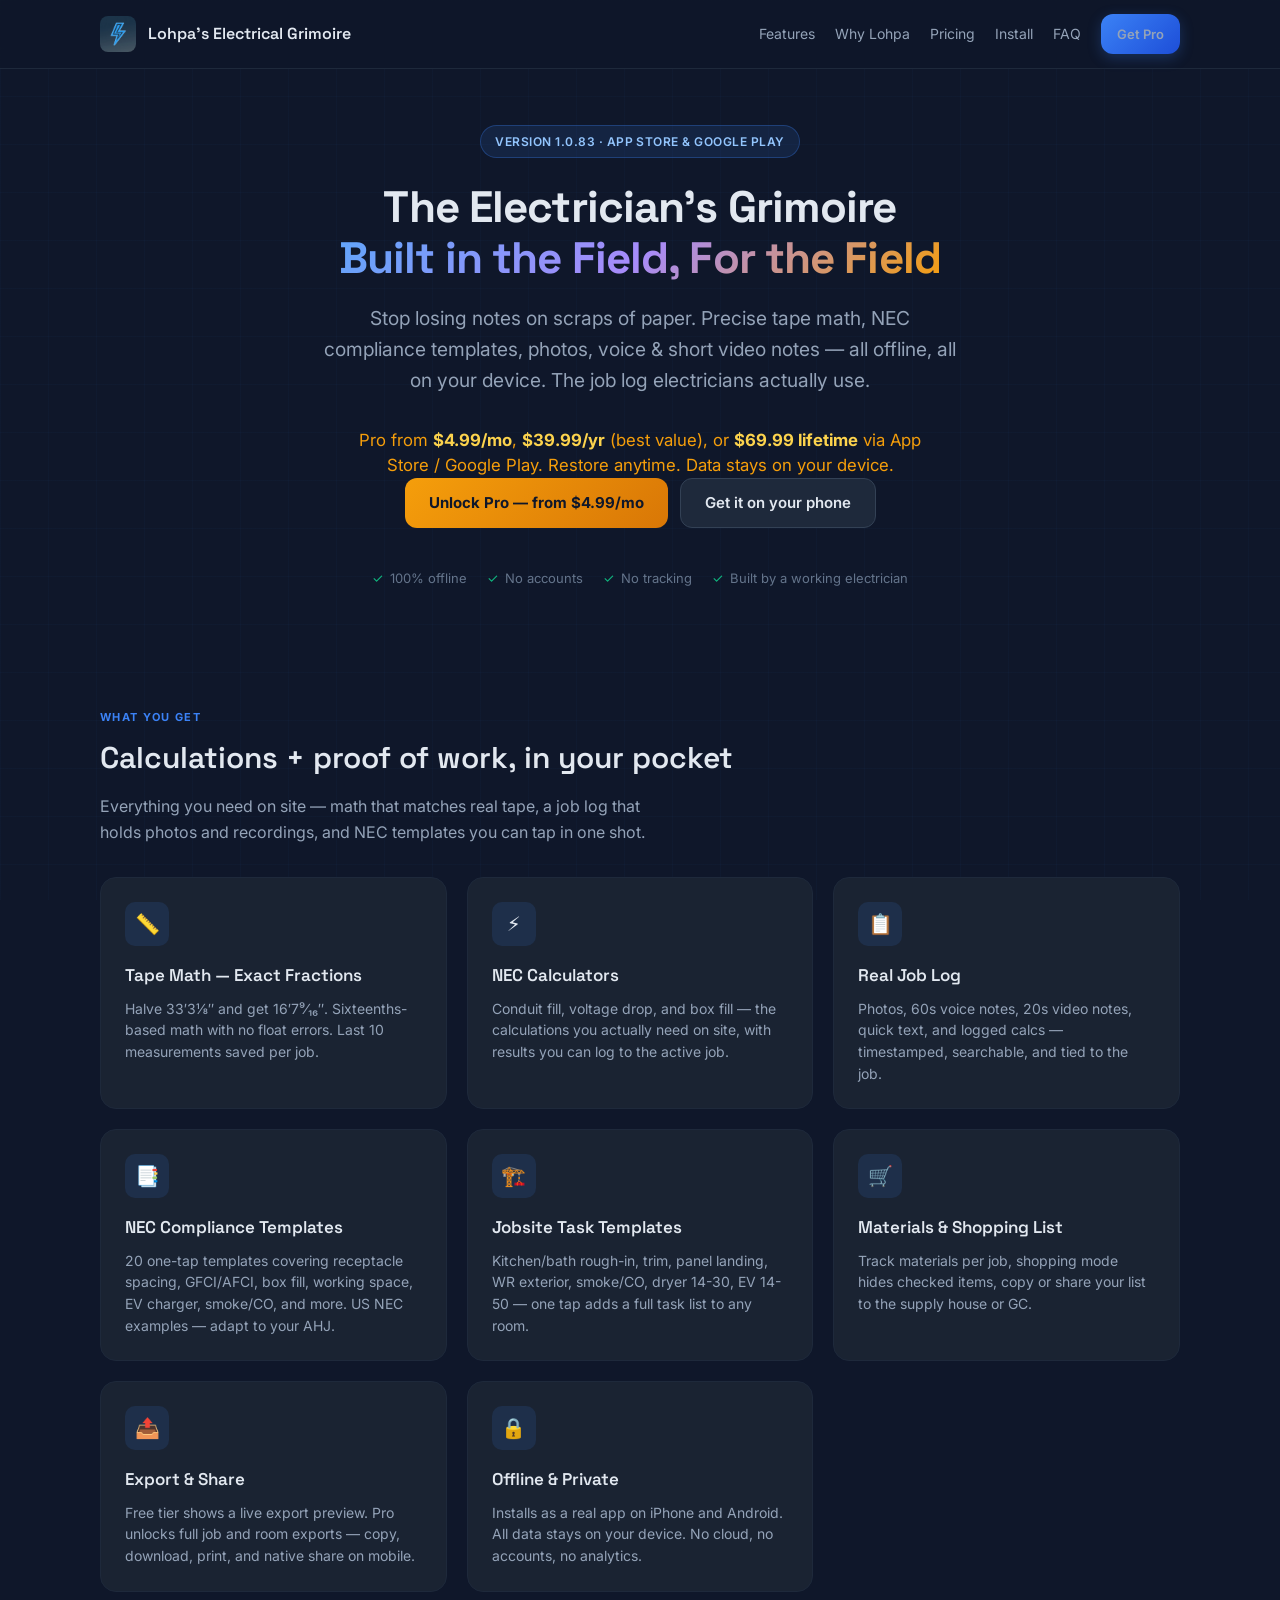
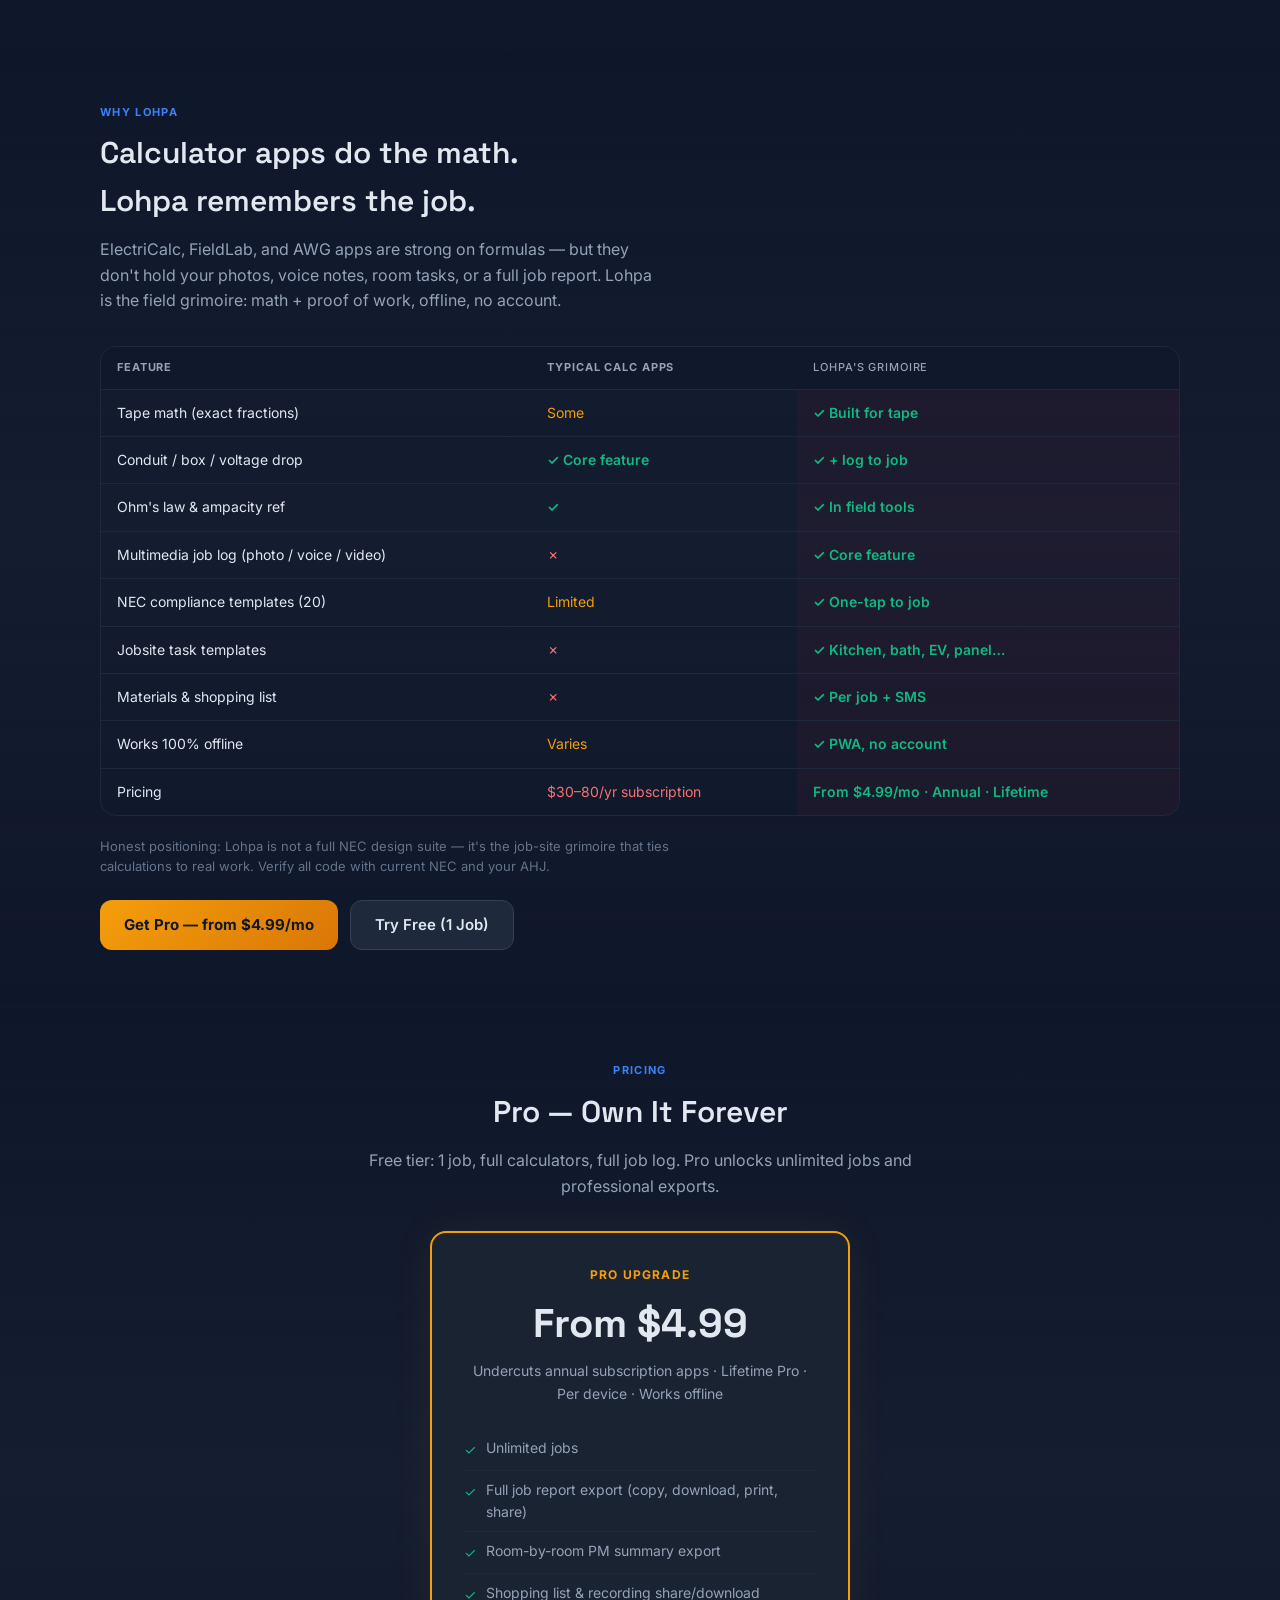
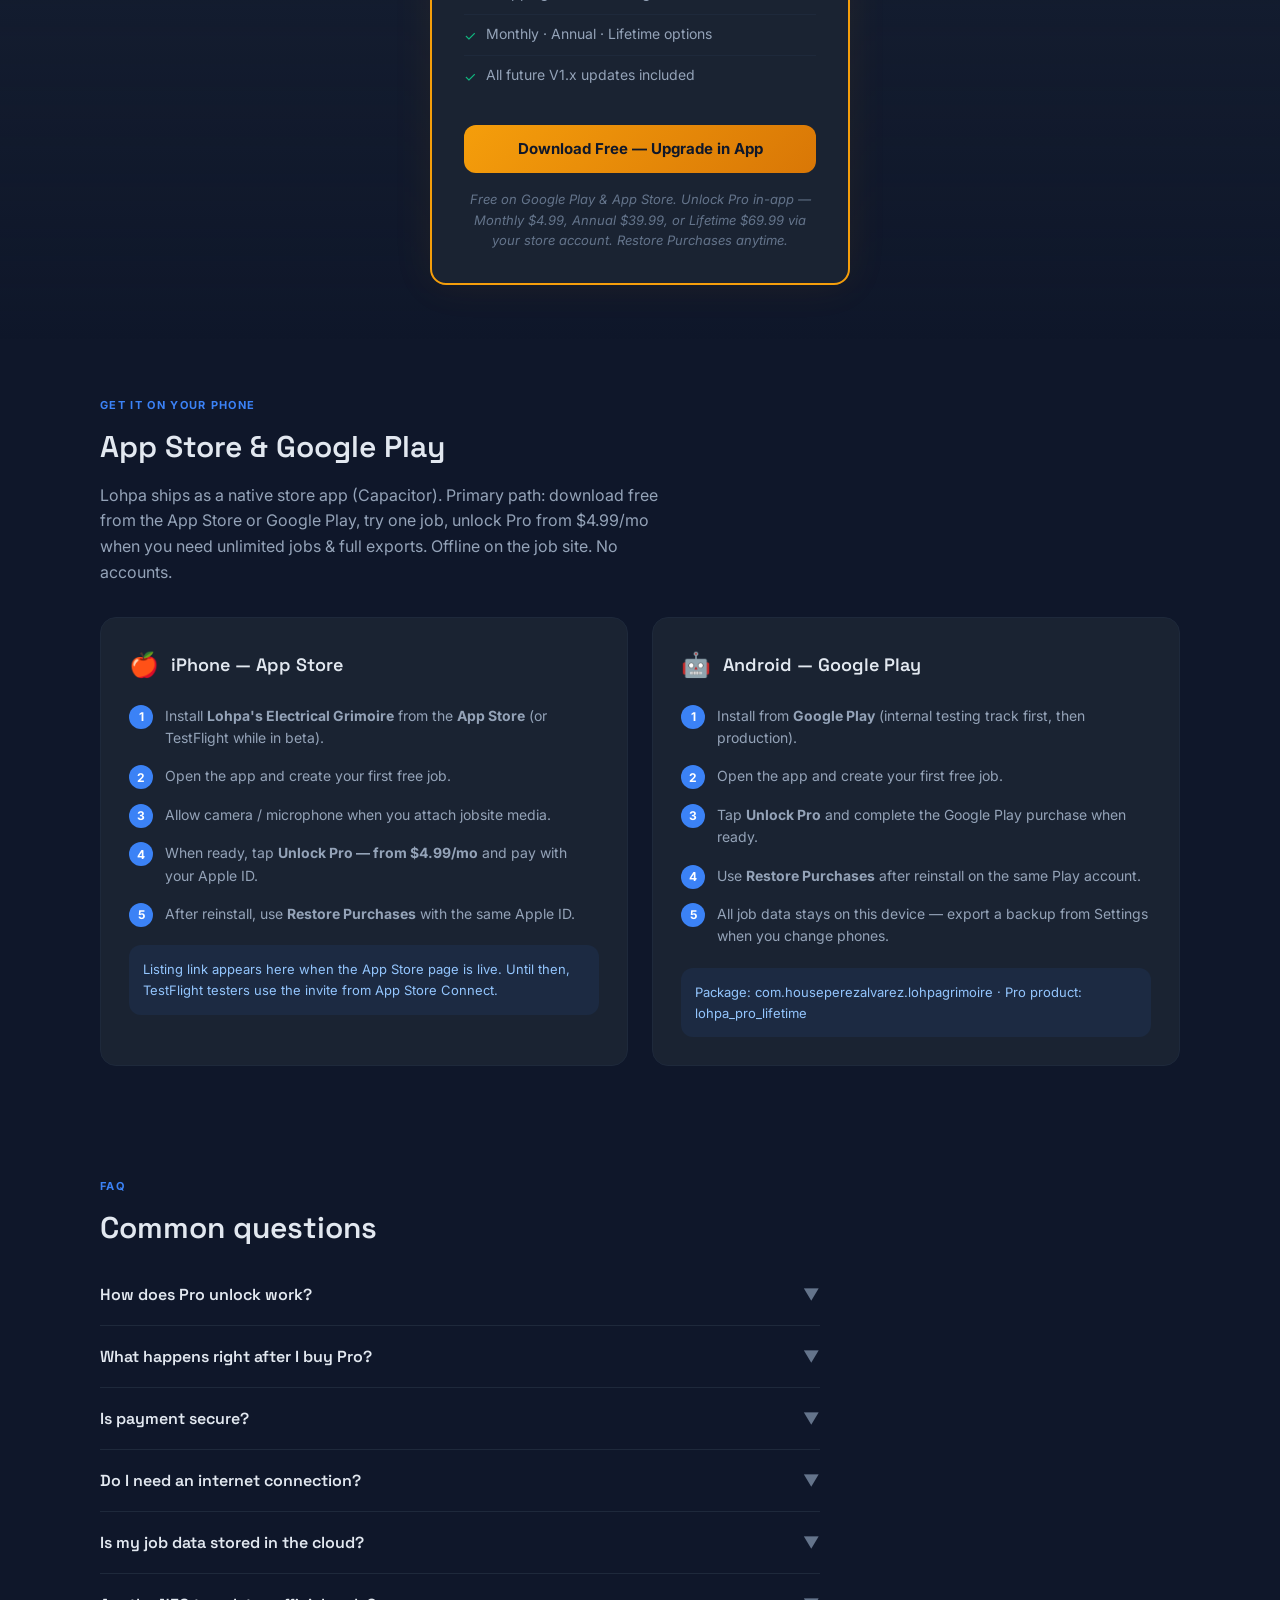
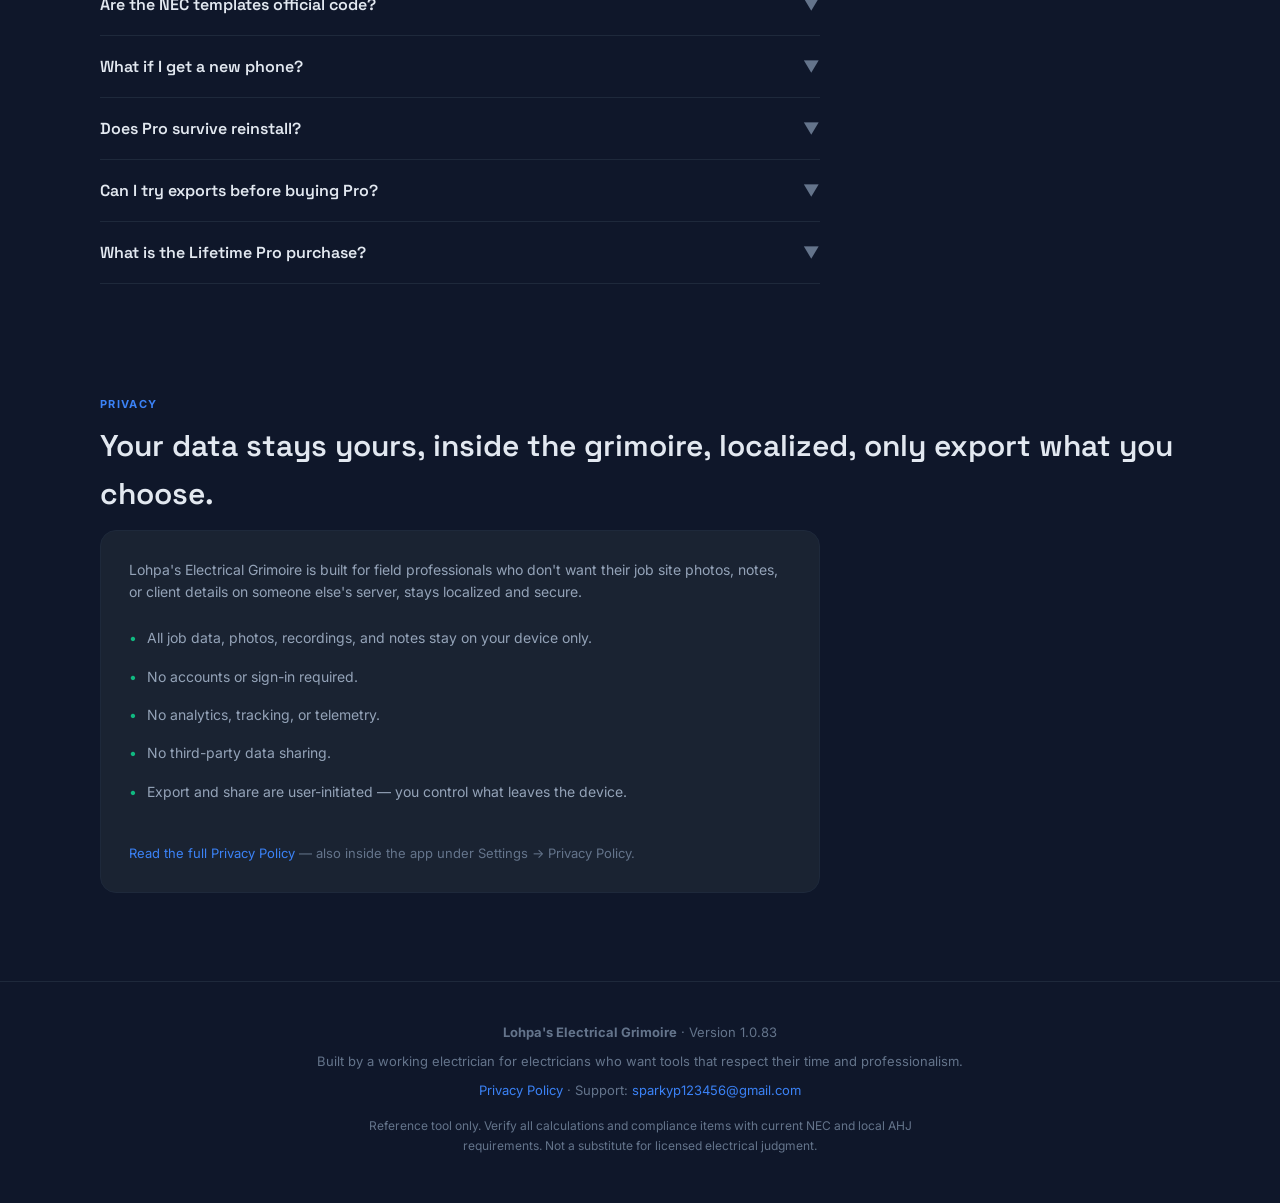
==== launch/index.html @ 3af53f2e "Host launch page under /launch/" ====
<!DOCTYPE html>
<html lang="en">

<head>
    <meta charset="UTF-8">
    <meta name="viewport" content="width=device-width, initial-scale=1.0">
    <meta name="description"
        content="Lohpa's Electrical Grimoire — field math, NEC templates, and a multimedia job log that survives the day. Offline PWA for electricians.">
    <meta name="theme-color" content="#c41e3a">
    <title>Lohpa's Electrical Grimoire — Field Tool for Electricians</title>
    <link rel="icon" href="icon-192.png" type="image/png">
    <link rel="stylesheet" href="styles.css">
</head>

<body>
    <header class="site-header">
        <div class="container header-inner">
            <a href="#" class="brand" aria-label="Lohpa's Electrical Grimoire home">
                <img src="icon-192.png" alt="" width="36" height="36">
                <span>Lohpa's Electrical Grimoire</span>
            </a>
            <nav aria-label="Main">
                <ul class="nav-links">
                    <li><a href="#features">Features</a></li>
                    <li><a href="#compare">Why Lohpa</a></li>
                    <li><a href="#pricing">Pricing</a></li>
                    <li><a href="#install">Install</a></li>
                    <li><a href="#faq">FAQ</a></li>
                    <li><a href="#purchase" class="btn btn-primary btn-sm">Get Pro</a></li>
                </ul>
            </nav>
        </div>
    </header>

    <main>
        <!-- Hero -->
        <section class="hero">
            <div class="container">
                <div class="hero-badge">Version 1.0.83 · App Store &amp; Google Play</div>
                <h1>The Electrician's Grimoire<br><span class="highlight">Built in the Field, For the Field</span></h1>
                <p class="hero-lead">
                    Stop losing notes on scraps of paper. Precise tape math, NEC compliance templates, photos, voice
                    &amp; short video notes — all offline, all on your device. The job log electricians actually use.
                </p>
                <p class="hero-price-hook">Pro from <strong>$4.99/mo</strong>, <strong>$39.99/yr</strong> (best value), or <strong>$69.99 lifetime</strong> via App Store / Google Play. Restore anytime. Data stays on your device.</p>
                <div class="hero-actions">
                    <a href="#purchase" class="btn btn-amber">Unlock Pro — from $4.99/mo</a>
                    <a href="#install" class="btn btn-secondary">Get it on your phone</a>
                </div>
                <div class="hero-trust">
                    <span><span class="icon" aria-hidden="true">✓</span> 100% offline</span>
                    <span><span class="icon" aria-hidden="true">✓</span> No accounts</span>
                    <span><span class="icon" aria-hidden="true">✓</span> No tracking</span>
                    <span><span class="icon" aria-hidden="true">✓</span> Built by a working electrician</span>
                </div>
            </div>
        </section>

        <!-- Features -->
        <section id="features">
            <div class="container">
                <p class="section-label">What You Get</p>
                <h2 class="section-title">Calculations + proof of work, in your pocket</h2>
                <p class="section-desc">
                    Everything you need on site — math that matches real tape, a job log that holds photos and
                    recordings, and NEC templates you can tap in one shot.
                </p>
                <div class="features-grid">
                    <article class="feature-card">
                        <div class="feature-icon" aria-hidden="true">📏</div>
                        <h3>Tape Math — Exact Fractions</h3>
                        <p>Halve 33′3⅛″ and get 16′7⁹⁄₁₆″. Sixteenths-based math with no float errors. Last 10
                            measurements saved per job.</p>
                    </article>
                    <article class="feature-card">
                        <div class="feature-icon" aria-hidden="true">⚡</div>
                        <h3>NEC Calculators</h3>
                        <p>Conduit fill, voltage drop, and box fill — the calculations you actually need on site, with
                            results you can log to the active job.</p>
                    </article>
                    <article class="feature-card">
                        <div class="feature-icon" aria-hidden="true">📋</div>
                        <h3>Real Job Log</h3>
                        <p>Photos, 60s voice notes, 20s video notes, quick text, and logged calcs — timestamped,
                            searchable, and tied to the job.</p>
                    </article>
                    <article class="feature-card">
                        <div class="feature-icon" aria-hidden="true">📑</div>
                        <h3>NEC Compliance Templates</h3>
                        <p>20 one-tap templates covering receptacle spacing, GFCI/AFCI, box fill, working space, EV
                            charger, smoke/CO, and more. US NEC examples — adapt to your AHJ.</p>
                    </article>
                    <article class="feature-card">
                        <div class="feature-icon" aria-hidden="true">🏗️</div>
                        <h3>Jobsite Task Templates</h3>
                        <p>Kitchen/bath rough-in, trim, panel landing, WR exterior, smoke/CO, dryer 14-30, EV 14-50 —
                            one tap adds a full task list to any room.</p>
                    </article>
                    <article class="feature-card">
                        <div class="feature-icon" aria-hidden="true">🛒</div>
                        <h3>Materials &amp; Shopping List</h3>
                        <p>Track materials per job, shopping mode hides checked items, copy or share your list to the
                            supply house or GC.</p>
                    </article>
                    <article class="feature-card">
                        <div class="feature-icon" aria-hidden="true">📤</div>
                        <h3>Export &amp; Share</h3>
                        <p>Free tier shows a live export preview. Pro unlocks full job and room exports — copy, download,
                            print, and native share on mobile.</p>
                    </article>
                    <article class="feature-card">
                        <div class="feature-icon" aria-hidden="true">🔒</div>
                        <h3>Offline &amp; Private</h3>
                        <p>Installs as a real app on iPhone and Android. All data stays on your device. No cloud, no
                            accounts, no analytics.</p>
                    </article>
                </div>
            </div>
        </section>

        <!-- Why Lohpa vs calculator apps -->
        <section id="compare" class="compare-section">
            <div class="container">
                <p class="section-label">Why Lohpa</p>
                <h2 class="section-title">Calculator apps do the math.<br>Lohpa remembers the job.</h2>
                <p class="section-desc">
                    ElectriCalc, FieldLab, and AWG apps are strong on formulas — but they don't hold your photos, voice
                    notes, room tasks, or a full job report. Lohpa is the field grimoire: math + proof of work, offline,
                    no account.
                </p>
                <div class="compare-table-wrap">
                    <table class="compare-table">
                        <thead>
                            <tr>
                                <th scope="col">Feature</th>
                                <th scope="col">Typical calc apps</th>
                                <th scope="col" class="compare-lohpa-col">Lohpa's Grimoire</th>
                            </tr>
                        </thead>
                        <tbody>
                            <tr>
                                <td>Tape math (exact fractions)</td>
                                <td><span class="compare-partial">Some</span></td>
                                <td class="compare-lohpa-col"><span class="compare-yes">✓ Built for tape</span></td>
                            </tr>
                            <tr>
                                <td>Conduit / box / voltage drop</td>
                                <td><span class="compare-yes">✓ Core feature</span></td>
                                <td class="compare-lohpa-col"><span class="compare-yes">✓ + log to job</span></td>
                            </tr>
                            <tr>
                                <td>Ohm's law &amp; ampacity ref</td>
                                <td><span class="compare-yes">✓</span></td>
                                <td class="compare-lohpa-col"><span class="compare-yes">✓ In field tools</span></td>
                            </tr>
                            <tr>
                                <td>Multimedia job log (photo / voice / video)</td>
                                <td><span class="compare-no">✗</span></td>
                                <td class="compare-lohpa-col"><span class="compare-yes">✓ Core feature</span></td>
                            </tr>
                            <tr>
                                <td>NEC compliance templates (20)</td>
                                <td><span class="compare-partial">Limited</span></td>
                                <td class="compare-lohpa-col"><span class="compare-yes">✓ One-tap to job</span></td>
                            </tr>
                            <tr>
                                <td>Jobsite task templates</td>
                                <td><span class="compare-no">✗</span></td>
                                <td class="compare-lohpa-col"><span class="compare-yes">✓ Kitchen, bath, EV, panel…</span></td>
                            </tr>
                            <tr>
                                <td>Materials &amp; shopping list</td>
                                <td><span class="compare-no">✗</span></td>
                                <td class="compare-lohpa-col"><span class="compare-yes">✓ Per job + SMS</span></td>
                            </tr>
                            <tr>
                                <td>Works 100% offline</td>
                                <td><span class="compare-partial">Varies</span></td>
                                <td class="compare-lohpa-col"><span class="compare-yes">✓ PWA, no account</span></td>
                            </tr>
                            <tr>
                                <td>Pricing</td>
                                <td><span class="compare-no">$30–80/yr subscription</span></td>
                                <td class="compare-lohpa-col"><span class="compare-yes">From $4.99/mo · Annual · Lifetime</span></td>
                            </tr>
                        </tbody>
                    </table>
                </div>
                <p class="compare-footnote">Honest positioning: Lohpa is not a full NEC design suite — it's the job-site
                    grimoire that ties calculations to real work. Verify all code with current NEC and your AHJ.</p>
                <div class="compare-cta">
                    <a href="#purchase" class="btn btn-amber">Get Pro — from $4.99/mo</a>
                    <a href="#install" class="btn btn-secondary">Try Free (1 Job)</a>
                </div>
            </div>
        </section>

        <!-- Pricing -->
        <section id="pricing" class="pricing-section">
            <div class="container text-center">
                <p class="section-label">Pricing</p>
                <h2 class="section-title">Pro — Own It Forever</h2>
                <p class="section-desc" style="margin-inline: auto;">
                    Free tier: 1 job, full calculators, full job log. Pro unlocks unlimited jobs and professional
                    exports.
                </p>
                <div class="pricing-card" id="purchase">
                    <p class="tier">Pro Upgrade</p>
                    <p class="price">From $4.99</p>
                    <p class="price-note">Undercuts annual subscription apps · Lifetime Pro · Per device · Works offline</p>
                    <ul class="pricing-features">
                        <li><span class="check" aria-hidden="true">✓</span> Unlimited jobs</li>
                        <li><span class="check" aria-hidden="true">✓</span> Full job report export (copy, download,
                            print, share)</li>
                        <li><span class="check" aria-hidden="true">✓</span> Room-by-room PM summary export</li>
                        <li><span class="check" aria-hidden="true">✓</span> Shopping list &amp; recording share/download
                        </li>
                        <li><span class="check" aria-hidden="true">✓</span> Monthly · Annual · Lifetime options</li>
                        <li><span class="check" aria-hidden="true">✓</span> All future V1.x updates included</li>
                    </ul>
                    <a href="#install" class="btn btn-amber" style="width: 100%;">
                        Download Free — Upgrade in App
                    </a>
                    <p class="pricing-tbd">Free on Google Play &amp; App Store. Unlock Pro in-app — Monthly $4.99, Annual $39.99, or Lifetime $69.99 via your store account. Restore Purchases anytime.
                    </p>
                </div>
            </div>
        </section>

        <!-- Install -->
        <section id="install">
            <div class="container">
                <p class="section-label">Get It On Your Phone</p>
                <h2 class="section-title">App Store &amp; Google Play</h2>
                <p class="section-desc">
                    Lohpa ships as a native store app (Capacitor). Primary path: download free from the App Store or
                    Google Play, try one job, unlock Pro from $4.99/mo when you need unlimited jobs &amp; full exports. Offline on the job site. No accounts.
                </p>
                <div class="install-grid">
                    <div class="install-card">
                        <div class="platform">
                            <span class="platform-icon" aria-hidden="true">🍎</span>
                            iPhone — App Store
                        </div>
                        <ol class="install-steps">
                            <li>Install <strong>Lohpa's Electrical Grimoire</strong> from the <strong>App Store</strong>
                                (or TestFlight while in beta).</li>
                            <li>Open the app and create your first free job.</li>
                            <li>Allow camera / microphone when you attach jobsite media.</li>
                            <li>When ready, tap <strong>Unlock Pro — from $4.99/mo</strong> and pay with your Apple ID.</li>
                            <li>After reinstall, use <strong>Restore Purchases</strong> with the same Apple ID.</li>
                        </ol>
                        <p class="install-note">Listing link appears here when the App Store page is live. Until then,
                            TestFlight testers use the invite from App Store Connect.</p>
                    </div>
                    <div class="install-card">
                        <div class="platform">
                            <span class="platform-icon" aria-hidden="true">🤖</span>
                            Android — Google Play
                        </div>
                        <ol class="install-steps">
                            <li>Install from <strong>Google Play</strong> (internal testing track first, then production).</li>
                            <li>Open the app and create your first free job.</li>
                            <li>Tap <strong>Unlock Pro</strong> and complete the Google Play purchase when ready.</li>
                            <li>Use <strong>Restore Purchases</strong> after reinstall on the same Play account.</li>
                            <li>All job data stays on this device — export a backup from Settings when you change phones.</li>
                        </ol>
                        <p class="install-note">Package: com.houseperezalvarez.lohpagrimoire · Pro product: lohpa_pro_lifetime</p>
                    </div>
                </div>
            </div>
        </section>

        <!-- FAQ -->
        <section id="faq">
            <div class="container">
                <p class="section-label">FAQ</p>
                <h2 class="section-title">Common questions</h2>
                <div class="faq-list">
                    <div class="faq-item">
                        <button class="faq-question" type="button" aria-expanded="false">
                            How does Pro unlock work?
                            <span class="faq-chevron" aria-hidden="true">▼</span>
                        </button>
                        <div class="faq-answer">
                            <p>Download free from Google Play or the App Store. Try one job on the free tier. When
                                you're ready, tap <strong>Unlock Pro</strong> inside the app and pay with Google
                                Play or Apple ID. Pro activates immediately — no license key, no website steps. Use
                                <strong>Restore Purchases</strong> if you reinstall on the same store account.</p>
                        </div>
                    </div>
                    <div class="faq-item">
                        <button class="faq-question" type="button" aria-expanded="false">
                            What happens right after I buy Pro?
                            <span class="faq-chevron" aria-hidden="true">▼</span>
                        </button>
                        <div class="faq-answer">
                            <p>Pro unlocks instantly in the app. Unlimited jobs, full exports, and Pro themes are
                                available right away. Everything still works offline on the job site. If you get a new
                                phone, install from the store again and tap Restore Purchases.</p>
                        </div>
                    </div>
                    <div class="faq-item">
                        <button class="faq-question" type="button" aria-expanded="false">
                            Is payment secure?
                            <span class="faq-chevron" aria-hidden="true">▼</span>
                        </button>
                        <div class="faq-answer">
                            <p>Yes. Payment goes through Google Play or Apple — the same systems you already trust for
                                apps. Lohpa never sees or stores your card number.</p>
                        </div>
                    </div>
                    <div class="faq-item">
                        <button class="faq-question" type="button" aria-expanded="false">
                            Do I need an internet connection?
                            <span class="faq-chevron" aria-hidden="true">▼</span>
                        </button>
                        <div class="faq-answer">
                            <p>No. After the initial install, everything works offline — calculators, job log, photos,
                                recordings, templates, and exports. The app is designed for job sites with spotty or no
                                signal.</p>
                        </div>
                    </div>
                    <div class="faq-item">
                        <button class="faq-question" type="button" aria-expanded="false">
                            Is my job data stored in the cloud?
                            <span class="faq-chevron" aria-hidden="true">▼</span>
                        </button>
                        <div class="faq-answer">
                            <p>No. All jobs, photos, recordings, and notes stay on your device only. There are no
                                accounts, no sign-in, and no analytics. Export is user-initiated — nothing leaves your
                                phone unless you choose to share or download.</p>
                        </div>
                    </div>
                    <div class="faq-item">
                        <button class="faq-question" type="button" aria-expanded="false">
                            Are the NEC templates official code?
                            <span class="faq-chevron" aria-hidden="true">▼</span>
                        </button>
                        <div class="faq-answer">
                            <p>Templates are based on US NEC for illustration and quick field reference. Always verify
                                against the current NEC edition and your local Authority Having Jurisdiction (AHJ). This
                                is a reference tool, not a substitute for code books or licensed judgment.</p>
                        </div>
                    </div>
                    <div class="faq-item">
                        <button class="faq-question" type="button" aria-expanded="false">
                            What if I get a new phone?
                            <span class="faq-chevron" aria-hidden="true">▼</span>
                        </button>
                        <div class="faq-answer">
                            <p>Install from the same app store account and tap <strong>Restore Purchases</strong> in
                                Settings. Pro is tied to your Apple ID or Google Play account — not a paste-in key. Job
                                data stays on each device unless you export and import your backup file.</p>
                        </div>
                    </div>
                    <div class="faq-item">
                        <button class="faq-question" type="button" aria-expanded="false">
                            Does Pro survive reinstall?
                            <span class="faq-chevron" aria-hidden="true">▼</span>
                        </button>
                        <div class="faq-answer">
                            <p>Yes — reinstall from the store and tap <strong>Restore Purchases</strong> with the same
                                store account. Export important jobs before reinstalling if you need to keep local data;
                                clearing app storage removes jobs on that device.</p>
                        </div>
                    </div>
                    <div class="faq-item">
                        <button class="faq-question" type="button" aria-expanded="false">
                            Can I try exports before buying Pro?
                            <span class="faq-chevron" aria-hidden="true">▼</span>
                        </button>
                        <div class="faq-answer">
                            <p>Yes. Free tier includes a live export preview — tap Export Job Report or Room Summary on
                                any job and see a truncated preview of what Pro delivers. Pro (from $4.99/mo) unlocks
                                full copy, download, print, and native share.</p>
                        </div>
                    </div>
                    <div class="faq-item">
                        <button class="faq-question" type="button" aria-expanded="false">
                            What is the Lifetime Pro purchase?
                            <span class="faq-chevron" aria-hidden="true">▼</span>
                        </button>
                        <div class="faq-answer">
                            <p>Pro is available as <strong>Monthly, Annual, or Lifetime</strong> in-app purchase. It unlocks on
                                your store account and restores on reinstall. All V1.x updates included while the app
                                is actively maintained.</p>
                        </div>
                    </div>
                </div>
            </div>
        </section>

        <!-- Privacy -->
        <section id="privacy">
            <div class="container">
                <p class="section-label">Privacy</p>
                <h2 class="section-title">Your data stays yours, inside the grimoire, localized, only export what you
                    choose.</h2>
                <div class="privacy-box">
                    <p style="font-size: 0.875rem; color: var(--text-muted);">
                        Lohpa's Electrical Grimoire is built for field professionals who don't want their job site
                        photos, notes, or client details on someone else's server, stays localized and secure.
                    </p>
                    <ul>
                        <li><span class="bullet" aria-hidden="true">•</span> All job data, photos, recordings, and notes
                            stay on your device only.</li>
                        <li><span class="bullet" aria-hidden="true">•</span> No accounts or sign-in required.</li>
                        <li><span class="bullet" aria-hidden="true">•</span> No analytics, tracking, or telemetry.</li>
                        <li><span class="bullet" aria-hidden="true">•</span> No third-party data sharing.</li>
                        <li><span class="bullet" aria-hidden="true">•</span> Export and share are user-initiated — you
                            control what leaves the device.</li>
                    </ul>
                    <p class="mt-2" style="font-size: 0.8125rem; color: var(--text-dim);">
                        <a href="../">Read the full Privacy Policy</a> — also inside the app under Settings →
                        Privacy Policy.
                    </p>
                </div>
            </div>
        </section>
    </main>

    <footer class="site-footer">
        <div class="container">
            <p><strong>Lohpa's Electrical Grimoire</strong> · Version 1.0.83</p>
            <p>Built by a working electrician for electricians who want tools that respect their time and
                professionalism.</p>
            <p><a href="../">Privacy Policy</a> · Support: <a
                    href="mailto:sparkyp123456@gmail.com">sparkyp123456@gmail.com</a></p>
            <p class="disclaimer">
                Reference tool only. Verify all calculations and compliance items with current NEC and local AHJ
                requirements. Not a substitute for licensed electrical judgment.
            </p>
        </div>
    </footer>

    <script>
        // FAQ accordion — no dependencies
        document.querySelectorAll('.faq-question').forEach(btn => {
            btn.addEventListener('click', () => {
                const item = btn.closest('.faq-item');
                const isOpen = item.classList.contains('open');
                document.querySelectorAll('.faq-item').forEach(i => {
                    i.classList.remove('open');
                    i.querySelector('.faq-question').setAttribute('aria-expanded', 'false');
                });
                if (!isOpen) {
                    item.classList.add('open');
                    btn.setAttribute('aria-expanded', 'true');
                }
            });
        });
    </script>
</body>

</html>
---- launch/styles.css ----
/* Lohpa's Electrical Grimoire — Launch landing (field-professional dark theme) */

@import url('https://fonts.googleapis.com/css2?family=Inter:wght@400;500;600&family=Space+Grotesk:wght@500;600;700&display=swap');

:root {
    --bg: #0f172a;
    --bg-elevated: #1e293b;
    --bg-card: #1a2332;
    --border: #334155;
    --border-subtle: #1e293b;
    --text: #e2e8f0;
    --text-muted: #94a3b8;
    --text-dim: #64748b;
    --accent: #3b82f6;
    --accent-hover: #2563eb;
    --accent-glow: rgba(59, 130, 246, 0.25);
    --amber: #f59e0b;
    --amber-dim: #d97706;
    --emerald: #10b981;
    --emerald-dim: #059669;
    --radius: 12px;
    --radius-lg: 16px;
    --max-width: 1080px;
    --font-sans: 'Inter', system-ui, -apple-system, sans-serif;
    --font-display: 'Space Grotesk', 'Inter', sans-serif;
}

*, *::before, *::after {
    box-sizing: border-box;
    margin: 0;
    padding: 0;
}

html {
    scroll-behavior: smooth;
}

body {
    font-family: var(--font-sans);
    background: var(--bg);
    color: var(--text);
    line-height: 1.6;
    -webkit-font-smoothing: antialiased;
}

/* Subtle grid texture */
body::before {
    content: '';
    position: fixed;
    inset: 0;
    background-image:
        linear-gradient(rgba(59, 130, 246, 0.03) 1px, transparent 1px),
        linear-gradient(90deg, rgba(59, 130, 246, 0.03) 1px, transparent 1px);
    background-size: 48px 48px;
    pointer-events: none;
    z-index: -1;
}

a {
    color: var(--accent);
    text-decoration: none;
    transition: color 0.15s;
}

a:hover {
    color: #60a5fa;
}

img {
    max-width: 100%;
    height: auto;
}

.container {
    width: min(100% - 2rem, var(--max-width));
    margin-inline: auto;
}

/* ── Header ── */
.site-header {
    position: sticky;
    top: 0;
    z-index: 100;
    background: rgba(15, 23, 42, 0.92);
    backdrop-filter: blur(12px);
    border-bottom: 1px solid var(--border-subtle);
    padding: 0.875rem 0;
}

.header-inner {
    display: flex;
    align-items: center;
    justify-content: space-between;
    gap: 1rem;
}

.brand {
    display: flex;
    align-items: center;
    gap: 0.75rem;
    color: var(--text);
    font-family: var(--font-display);
    font-weight: 600;
    font-size: 1rem;
}

.brand img {
    width: 36px;
    height: 36px;
    border-radius: 8px;
}

.brand span {
    display: none;
}

@media (min-width: 480px) {
    .brand span { display: inline; }
}

.nav-links {
    display: flex;
    align-items: center;
    gap: 1.25rem;
    list-style: none;
    font-size: 0.875rem;
}

.nav-links a {
    color: var(--text-muted);
}

.nav-links a:hover {
    color: var(--text);
}

.btn {
    display: inline-flex;
    align-items: center;
    justify-content: center;
    gap: 0.5rem;
    padding: 0.75rem 1.5rem;
    border-radius: var(--radius);
    font-family: var(--font-sans);
    font-weight: 600;
    font-size: 0.9375rem;
    border: none;
    cursor: pointer;
    transition: background 0.15s, transform 0.1s, box-shadow 0.15s;
    text-decoration: none;
    min-height: 48px;
}

.btn:active {
    transform: scale(0.98);
}

.btn-primary {
    background: linear-gradient(135deg, var(--accent) 0%, #1d4ed8 100%);
    color: #fff;
    box-shadow: 0 4px 14px var(--accent-glow);
}

.btn-primary:hover {
    background: linear-gradient(135deg, var(--accent-hover) 0%, #1e40af 100%);
    color: #fff;
    box-shadow: 0 6px 20px var(--accent-glow);
}

.btn-secondary {
    background: var(--bg-elevated);
    color: var(--text);
    border: 1px solid var(--border);
}

.btn-secondary:hover {
    background: #273549;
    color: var(--text);
}

.btn-amber {
    background: linear-gradient(135deg, var(--amber) 0%, var(--amber-dim) 100%);
    color: #0f172a;
    font-weight: 700;
}

.btn-amber:hover {
    color: #0f172a;
    filter: brightness(1.08);
}

.btn-sm {
    padding: 0.5rem 1rem;
    font-size: 0.8125rem;
    min-height: 40px;
}

/* ── Hero ── */
.hero {
    padding: 3.5rem 0 4rem;
    text-align: center;
}

.hero-badge {
    display: inline-flex;
    align-items: center;
    gap: 0.5rem;
    padding: 0.375rem 0.875rem;
    background: rgba(59, 130, 246, 0.12);
    border: 1px solid rgba(59, 130, 246, 0.3);
    border-radius: 999px;
    font-size: 0.75rem;
    font-weight: 600;
    color: #93c5fd;
    letter-spacing: 0.04em;
    text-transform: uppercase;
    margin-bottom: 1.5rem;
}

.hero h1 {
    font-family: var(--font-display);
    font-size: clamp(1.75rem, 5vw, 2.75rem);
    font-weight: 700;
    line-height: 1.15;
    margin-bottom: 1.25rem;
    letter-spacing: -0.02em;
}

.hero h1 .highlight {
    background: linear-gradient(135deg, #60a5fa 0%, #a78bfa 50%, var(--amber) 100%);
    -webkit-background-clip: text;
    -webkit-text-fill-color: transparent;
    background-clip: text;
}

.hero-price-hook {
    font-size: 1.05rem;
    color: var(--amber);
    max-width: 36rem;
    margin: 1rem auto 0;
    line-height: 1.5;
}

.hero-price-hook strong {
    color: #fcd34d;
}

.hero-lead {
    font-size: clamp(1rem, 2.5vw, 1.2rem);
    color: var(--text-muted);
    max-width: 640px;
    margin: 0 auto 2rem;
}

.hero-actions {
    display: flex;
    flex-wrap: wrap;
    gap: 0.75rem;
    justify-content: center;
    margin-bottom: 2.5rem;
}

.hero-trust {
    display: flex;
    flex-wrap: wrap;
    gap: 1.25rem;
    justify-content: center;
    font-size: 0.8125rem;
    color: var(--text-dim);
}

.hero-trust span {
    display: flex;
    align-items: center;
    gap: 0.375rem;
}

.hero-trust .icon {
    color: var(--emerald);
}

/* ── Sections ── */
section {
    padding: 3.5rem 0;
}

.section-label {
    font-size: 0.6875rem;
    font-weight: 700;
    letter-spacing: 0.12em;
    text-transform: uppercase;
    color: var(--accent);
    margin-bottom: 0.5rem;
}

.section-title {
    font-family: var(--font-display);
    font-size: clamp(1.375rem, 3vw, 1.875rem);
    font-weight: 600;
    margin-bottom: 0.75rem;
}

.section-desc {
    color: var(--text-muted);
    max-width: 560px;
    margin-bottom: 2rem;
}

/* ── Features grid ── */
.features-grid {
    display: grid;
    grid-template-columns: repeat(auto-fit, minmax(280px, 1fr));
    gap: 1.25rem;
}

.feature-card {
    background: var(--bg-card);
    border: 1px solid var(--border-subtle);
    border-radius: var(--radius-lg);
    padding: 1.5rem;
    transition: border-color 0.2s, box-shadow 0.2s;
}

.feature-card:hover {
    border-color: var(--border);
    box-shadow: 0 8px 24px rgba(0, 0, 0, 0.25);
}

.feature-icon {
    width: 44px;
    height: 44px;
    display: flex;
    align-items: center;
    justify-content: center;
    background: rgba(59, 130, 246, 0.12);
    border-radius: 10px;
    font-size: 1.25rem;
    margin-bottom: 1rem;
}

.feature-card h3 {
    font-family: var(--font-display);
    font-size: 1.0625rem;
    font-weight: 600;
    margin-bottom: 0.5rem;
}

.feature-card p {
    font-size: 0.875rem;
    color: var(--text-muted);
    line-height: 1.55;
}

/* ── Pricing ── */
.pricing-section {
    background: linear-gradient(180deg, transparent 0%, rgba(30, 41, 59, 0.4) 50%, transparent 100%);
}

.pricing-card {
    max-width: 420px;
    margin: 0 auto;
    background: var(--bg-card);
    border: 2px solid var(--amber);
    border-radius: var(--radius-lg);
    padding: 2rem;
    text-align: center;
    box-shadow: 0 0 40px rgba(245, 158, 11, 0.08);
}

.pricing-card .tier {
    font-size: 0.75rem;
    font-weight: 700;
    letter-spacing: 0.1em;
    text-transform: uppercase;
    color: var(--amber);
    margin-bottom: 0.5rem;
}

.pricing-card .price {
    font-family: var(--font-display);
    font-size: 2.5rem;
    font-weight: 700;
    margin-bottom: 0.25rem;
}

.pricing-card .price-note {
    font-size: 0.875rem;
    color: var(--text-muted);
    margin-bottom: 1.5rem;
}

.pricing-features {
    list-style: none;
    text-align: left;
    margin-bottom: 1.75rem;
}

.pricing-features li {
    display: flex;
    align-items: flex-start;
    gap: 0.625rem;
    font-size: 0.875rem;
    color: var(--text-muted);
    padding: 0.5rem 0;
    border-bottom: 1px solid var(--border-subtle);
}

.pricing-features li:last-child {
    border-bottom: none;
}

.pricing-features .check {
    color: var(--emerald);
    flex-shrink: 0;
    margin-top: 0.125rem;
}

.pricing-tbd {
    font-size: 0.8125rem;
    color: var(--text-dim);
    margin-top: 1rem;
    font-style: italic;
}

/* ── Install steps ── */
.install-grid {
    display: grid;
    grid-template-columns: repeat(auto-fit, minmax(300px, 1fr));
    gap: 1.5rem;
}

.install-card {
    background: var(--bg-card);
    border: 1px solid var(--border-subtle);
    border-radius: var(--radius-lg);
    padding: 1.75rem;
}

.install-card .platform {
    display: flex;
    align-items: center;
    gap: 0.75rem;
    font-family: var(--font-display);
    font-weight: 600;
    font-size: 1.125rem;
    margin-bottom: 1.25rem;
}

.install-card .platform-icon {
    font-size: 1.5rem;
}

.install-steps {
    list-style: none;
    counter-reset: step;
}

.install-steps li {
    counter-increment: step;
    position: relative;
    padding-left: 2.25rem;
    margin-bottom: 1rem;
    font-size: 0.875rem;
    color: var(--text-muted);
}

.install-steps li::before {
    content: counter(step);
    position: absolute;
    left: 0;
    top: 0;
    width: 1.5rem;
    height: 1.5rem;
    background: var(--accent);
    color: #fff;
    border-radius: 50%;
    font-size: 0.75rem;
    font-weight: 700;
    display: flex;
    align-items: center;
    justify-content: center;
}

.install-note {
    margin-top: 1.25rem;
    padding: 0.875rem;
    background: rgba(59, 130, 246, 0.08);
    border-radius: var(--radius);
    font-size: 0.8125rem;
    color: #93c5fd;
}

/* ── FAQ ── */
.faq-list {
    max-width: 720px;
}

.faq-item {
    border-bottom: 1px solid var(--border-subtle);
}

.faq-question {
    width: 100%;
    display: flex;
    align-items: center;
    justify-content: space-between;
    gap: 1rem;
    padding: 1.25rem 0;
    background: none;
    border: none;
    color: var(--text);
    font-family: var(--font-display);
    font-size: 1rem;
    font-weight: 600;
    text-align: left;
    cursor: pointer;
}

.faq-question:hover {
    color: var(--accent);
}

.faq-chevron {
    flex-shrink: 0;
    transition: transform 0.2s;
    color: var(--text-dim);
}

.faq-item.open .faq-chevron {
    transform: rotate(180deg);
}

.faq-answer {
    display: none;
    padding: 0 0 1.25rem;
    font-size: 0.875rem;
    color: var(--text-muted);
    line-height: 1.6;
}

.faq-item.open .faq-answer {
    display: block;
}

/* ── Privacy summary ── */
.privacy-box {
    background: var(--bg-card);
    border: 1px solid var(--border-subtle);
    border-radius: var(--radius-lg);
    padding: 1.75rem;
    max-width: 720px;
}

.privacy-box ul {
    list-style: none;
    margin-top: 1rem;
}

.privacy-box li {
    display: flex;
    align-items: flex-start;
    gap: 0.625rem;
    font-size: 0.875rem;
    color: var(--text-muted);
    padding: 0.5rem 0;
}

.privacy-box .bullet {
    color: var(--emerald);
    flex-shrink: 0;
}

/* ── Footer ── */
.site-footer {
    border-top: 1px solid var(--border-subtle);
    padding: 2.5rem 0;
    margin-top: 2rem;
    text-align: center;
    font-size: 0.8125rem;
    color: var(--text-dim);
}

.site-footer p {
    margin-bottom: 0.5rem;
}

.disclaimer {
    font-size: 0.75rem;
    color: var(--text-dim);
    max-width: 560px;
    margin: 1rem auto 0;
}

/* ── Comparison table ── */
.compare-section {
    background: linear-gradient(180deg, transparent 0%, rgba(30, 41, 59, 0.35) 50%, transparent 100%);
}

.compare-table-wrap {
    overflow-x: auto;
    border: 1px solid var(--border-subtle);
    border-radius: var(--radius-lg);
    margin-bottom: 1.25rem;
}

.compare-table {
    width: 100%;
    min-width: 520px;
    border-collapse: collapse;
    font-size: 0.875rem;
}

.compare-table th,
.compare-table td {
    padding: 0.75rem 1rem;
    text-align: left;
    border-bottom: 1px solid var(--border-subtle);
    vertical-align: top;
}

.compare-table thead th {
    font-size: 0.6875rem;
    font-weight: 700;
    letter-spacing: 0.08em;
    text-transform: uppercase;
    color: var(--text-muted);
    background: rgba(15, 23, 42, 0.6);
}

.compare-table tbody tr:last-child td {
    border-bottom: none;
}

.compare-lohpa-col {
    background: rgba(196, 30, 58, 0.06);
}

.compare-table .compare-lohpa-col {
    font-weight: 500;
}

.compare-yes {
    color: var(--emerald);
    font-weight: 600;
}

.compare-no {
    color: #f87171;
}

.compare-partial {
    color: var(--amber);
}

.compare-footnote {
    font-size: 0.8125rem;
    color: var(--text-dim);
    max-width: 640px;
    margin-bottom: 1.5rem;
    line-height: 1.55;
}

.compare-cta {
    display: flex;
    flex-wrap: wrap;
    gap: 0.75rem;
}

/* ── Utility ── */
.text-center { text-align: center; }
.mt-2 { margin-top: 2rem; }
.sr-only {
    position: absolute;
    width: 1px;
    height: 1px;
    padding: 0;
    margin: -1px;
    overflow: hidden;
    clip: rect(0, 0, 0, 0);
    border: 0;
}

@media (max-width: 640px) {
    .nav-links li:not(:last-child) {
        display: none;
    }

    section {
        padding: 2.5rem 0;
    }
}
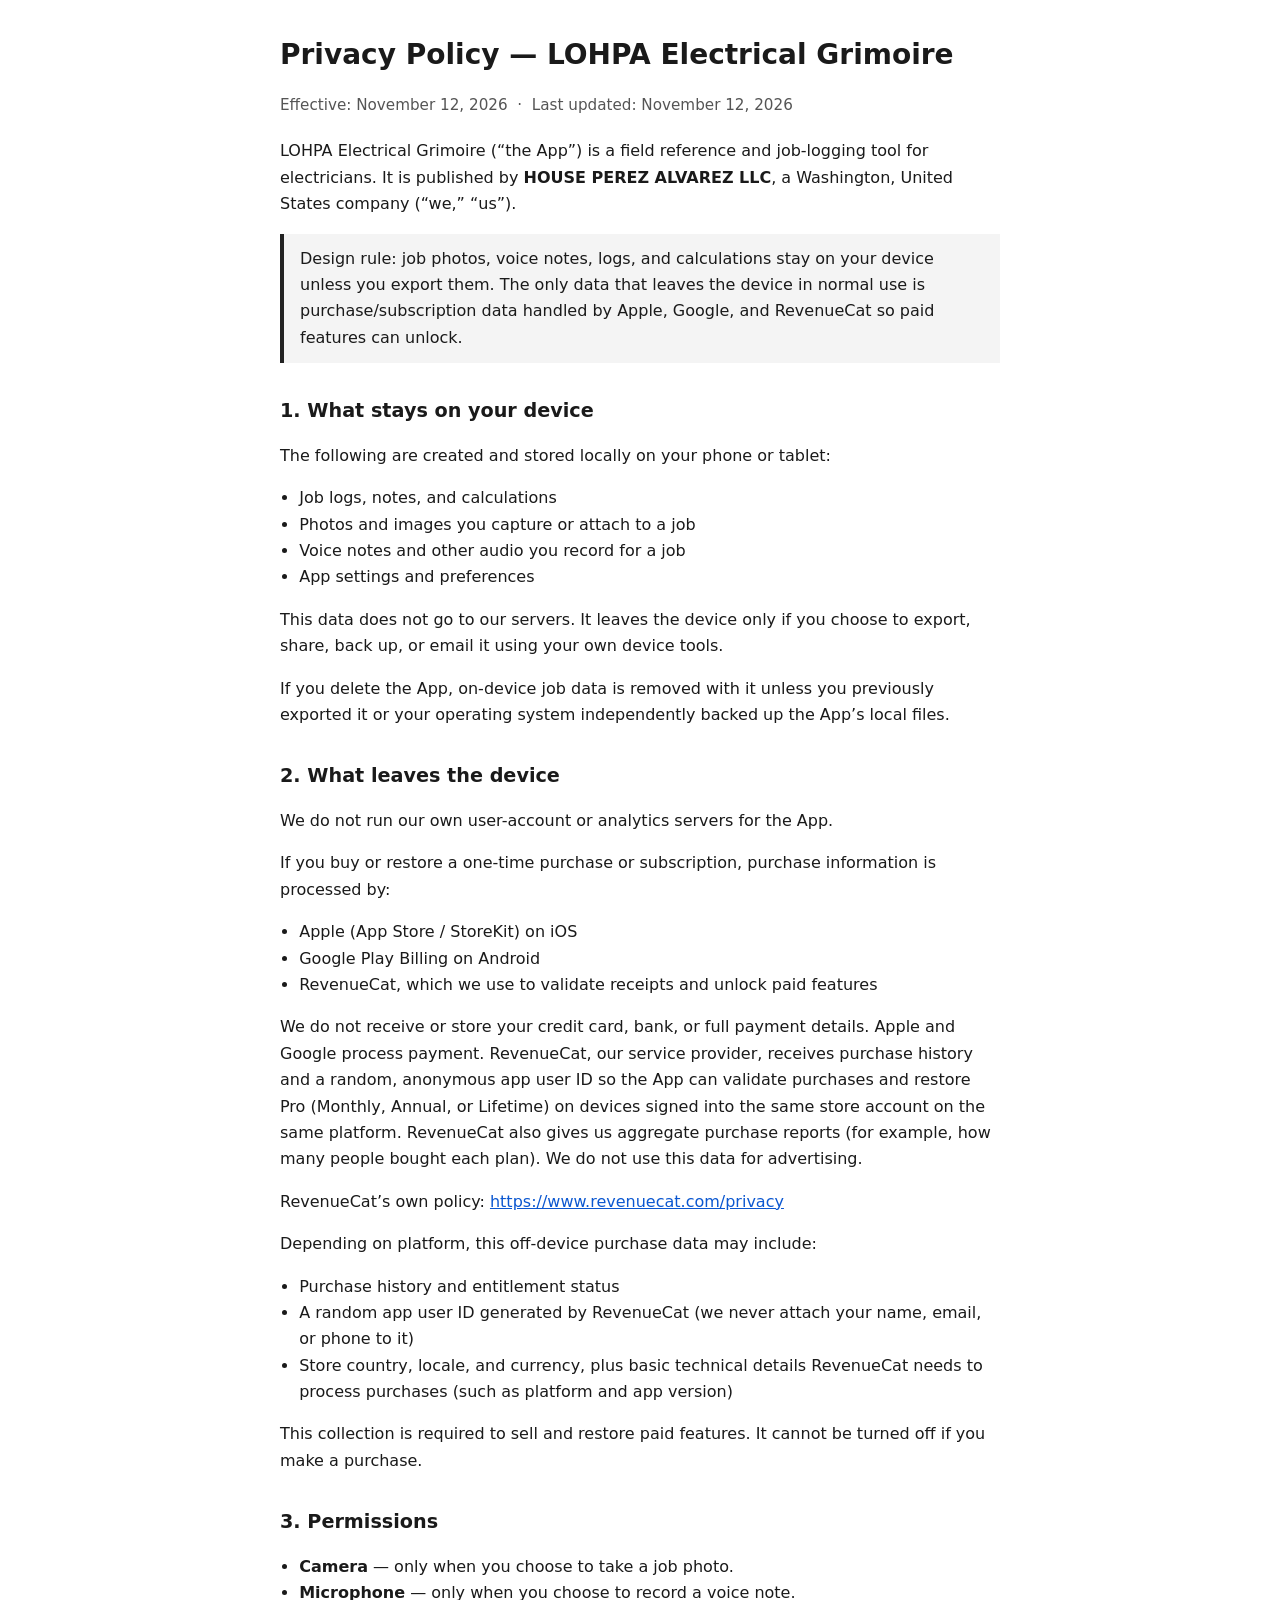
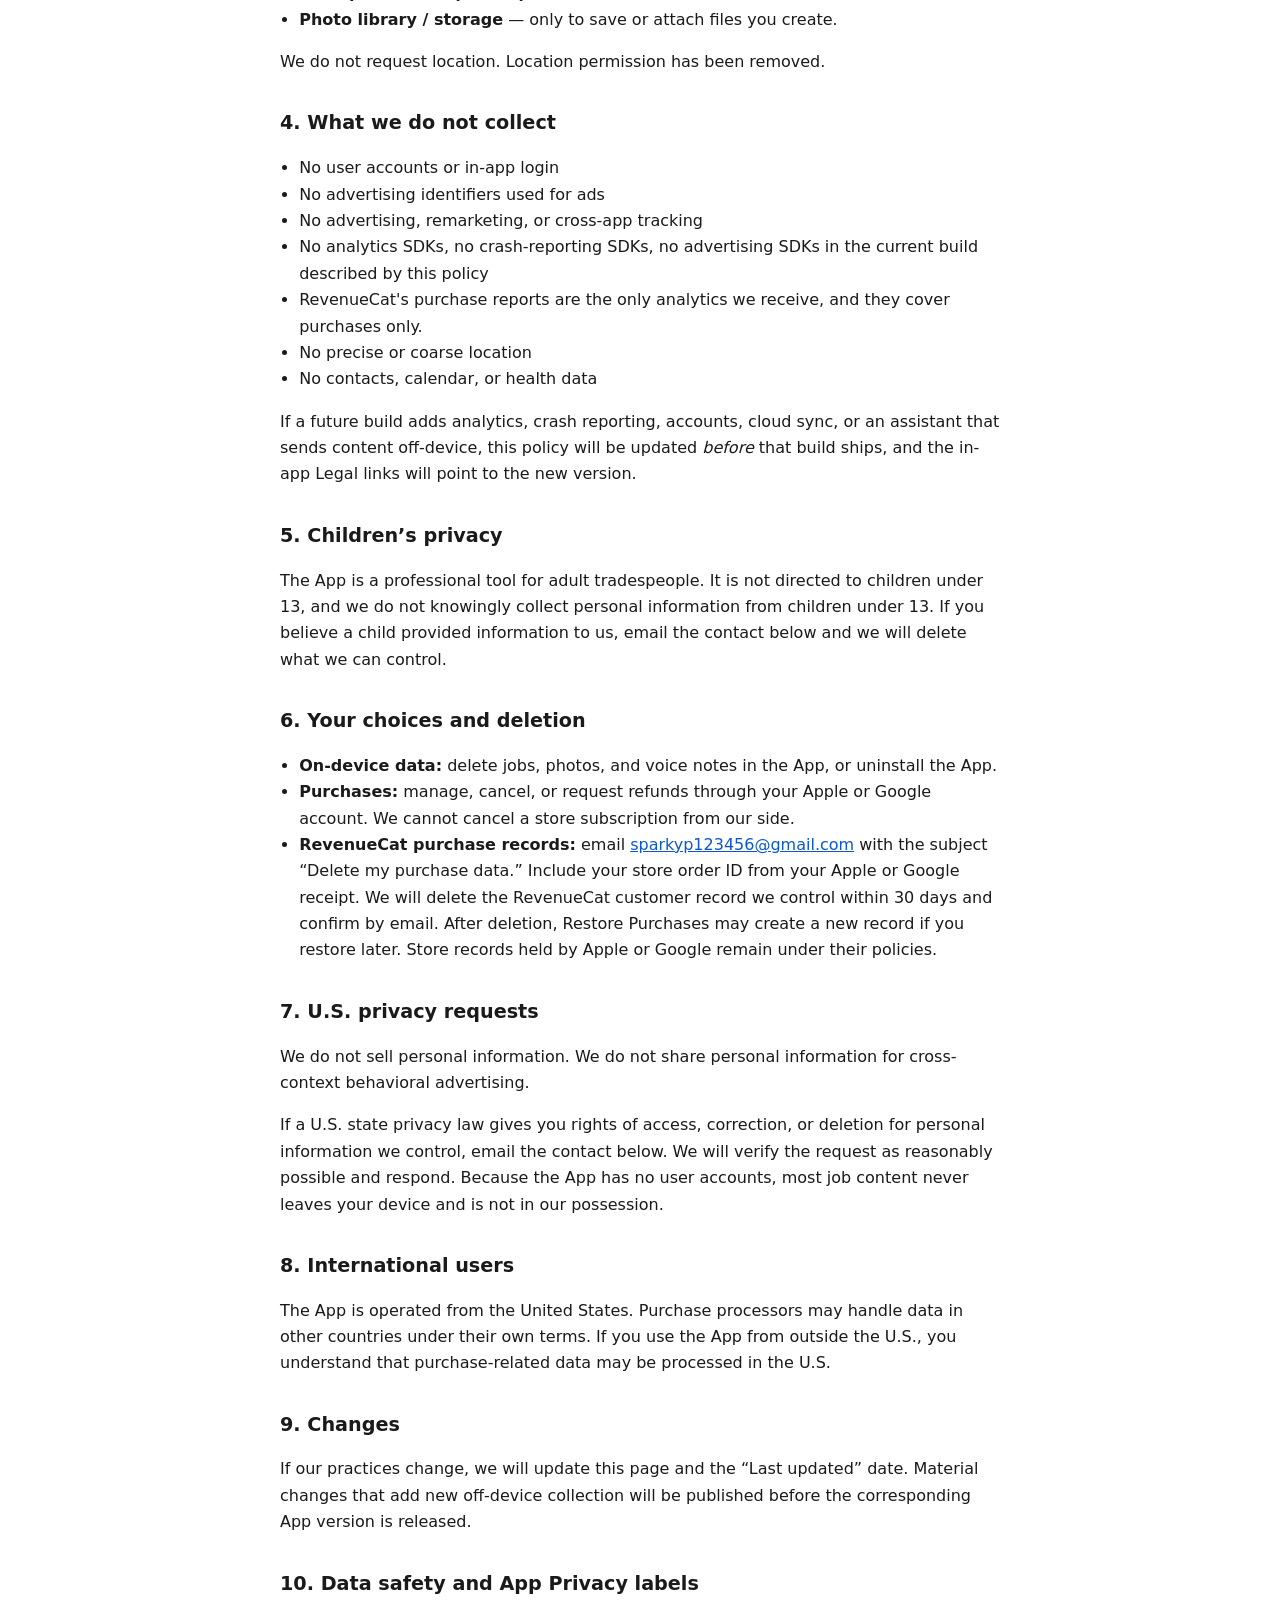
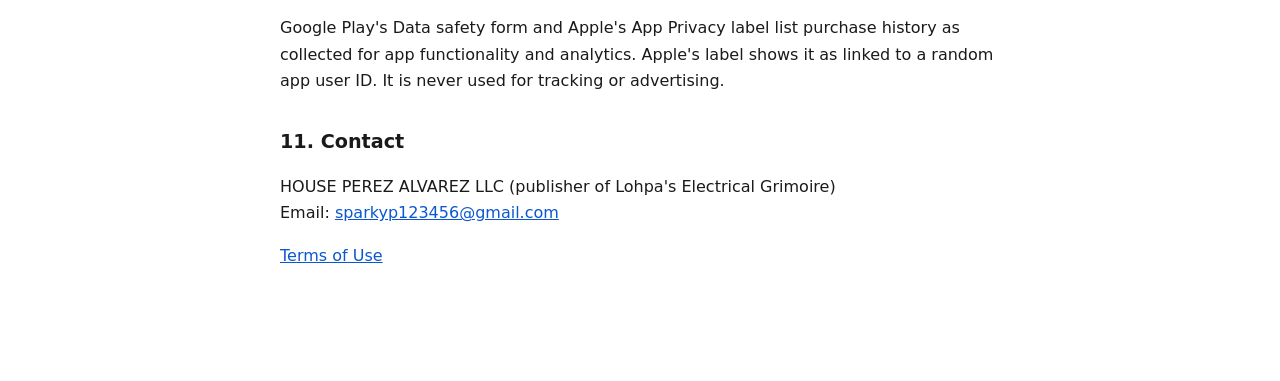
==== commit ed6de999: "Legal pages dated November 12, 2026 HOUSE PEREZ ALVAREZ LLC on the terms and privacy policy, the Lif" ====
--- a/launch/index.html
+++ b/launch/index.html
@@ -1,456 +1,12 @@
 <!DOCTYPE html>
 <html lang="en">
-
 <head>
-    <meta charset="UTF-8">
-    <meta name="viewport" content="width=device-width, initial-scale=1.0">
-    <meta name="description"
-        content="Lohpa's Electrical Grimoire — field math, NEC templates, and a multimedia job log that survives the day. Offline PWA for electricians.">
-    <meta name="theme-color" content="#c41e3a">
-    <title>Lohpa's Electrical Grimoire — Field Tool for Electricians</title>
-    <link rel="icon" href="icon-192.png" type="image/png">
-    <link rel="stylesheet" href="styles.css">
+  <meta charset="UTF-8">
+  <meta name="viewport" content="width=device-width, initial-scale=1.0">
+  <title>Lohpa's Electrical Grimoire</title>
+  <meta http-equiv="refresh" content="0; url=../">
 </head>
-
 <body>
-    <header class="site-header">
-        <div class="container header-inner">
-            <a href="#" class="brand" aria-label="Lohpa's Electrical Grimoire home">
-                <img src="icon-192.png" alt="" width="36" height="36">
-                <span>Lohpa's Electrical Grimoire</span>
-            </a>
-            <nav aria-label="Main">
-                <ul class="nav-links">
-                    <li><a href="#features">Features</a></li>
-                    <li><a href="#compare">Why Lohpa</a></li>
-                    <li><a href="#pricing">Pricing</a></li>
-                    <li><a href="#install">Install</a></li>
-                    <li><a href="#faq">FAQ</a></li>
-                    <li><a href="#purchase" class="btn btn-primary btn-sm">Get Pro</a></li>
-                </ul>
-            </nav>
-        </div>
-    </header>
-
-    <main>
-        <!-- Hero -->
-        <section class="hero">
-            <div class="container">
-                <div class="hero-badge">Version 1.0.83 · App Store &amp; Google Play</div>
-                <h1>The Electrician's Grimoire<br><span class="highlight">Built in the Field, For the Field</span></h1>
-                <p class="hero-lead">
-                    Stop losing notes on scraps of paper. Precise tape math, NEC compliance templates, photos, voice
-                    &amp; short video notes — all offline, all on your device. The job log electricians actually use.
-                </p>
-                <p class="hero-price-hook">Pro from <strong>$4.99/mo</strong>, <strong>$39.99/yr</strong> (best value), or <strong>$69.99 lifetime</strong> via App Store / Google Play. Restore anytime. Data stays on your device.</p>
-                <div class="hero-actions">
-                    <a href="#purchase" class="btn btn-amber">Unlock Pro — from $4.99/mo</a>
-                    <a href="#install" class="btn btn-secondary">Get it on your phone</a>
-                </div>
-                <div class="hero-trust">
-                    <span><span class="icon" aria-hidden="true">✓</span> 100% offline</span>
-                    <span><span class="icon" aria-hidden="true">✓</span> No accounts</span>
-                    <span><span class="icon" aria-hidden="true">✓</span> No tracking</span>
-                    <span><span class="icon" aria-hidden="true">✓</span> Built by a working electrician</span>
-                </div>
-            </div>
-        </section>
-
-        <!-- Features -->
-        <section id="features">
-            <div class="container">
-                <p class="section-label">What You Get</p>
-                <h2 class="section-title">Calculations + proof of work, in your pocket</h2>
-                <p class="section-desc">
-                    Everything you need on site — math that matches real tape, a job log that holds photos and
-                    recordings, and NEC templates you can tap in one shot.
-                </p>
-                <div class="features-grid">
-                    <article class="feature-card">
-                        <div class="feature-icon" aria-hidden="true">📏</div>
-                        <h3>Tape Math — Exact Fractions</h3>
-                        <p>Halve 33′3⅛″ and get 16′7⁹⁄₁₆″. Sixteenths-based math with no float errors. Last 10
-                            measurements saved per job.</p>
-                    </article>
-                    <article class="feature-card">
-                        <div class="feature-icon" aria-hidden="true">⚡</div>
-                        <h3>NEC Calculators</h3>
-                        <p>Conduit fill, voltage drop, and box fill — the calculations you actually need on site, with
-                            results you can log to the active job.</p>
-                    </article>
-                    <article class="feature-card">
-                        <div class="feature-icon" aria-hidden="true">📋</div>
-                        <h3>Real Job Log</h3>
-                        <p>Photos, 60s voice notes, 20s video notes, quick text, and logged calcs — timestamped,
-                            searchable, and tied to the job.</p>
-                    </article>
-                    <article class="feature-card">
-                        <div class="feature-icon" aria-hidden="true">📑</div>
-                        <h3>NEC Compliance Templates</h3>
-                        <p>20 one-tap templates covering receptacle spacing, GFCI/AFCI, box fill, working space, EV
-                            charger, smoke/CO, and more. US NEC examples — adapt to your AHJ.</p>
-                    </article>
-                    <article class="feature-card">
-                        <div class="feature-icon" aria-hidden="true">🏗️</div>
-                        <h3>Jobsite Task Templates</h3>
-                        <p>Kitchen/bath rough-in, trim, panel landing, WR exterior, smoke/CO, dryer 14-30, EV 14-50 —
-                            one tap adds a full task list to any room.</p>
-                    </article>
-                    <article class="feature-card">
-                        <div class="feature-icon" aria-hidden="true">🛒</div>
-                        <h3>Materials &amp; Shopping List</h3>
-                        <p>Track materials per job, shopping mode hides checked items, copy or share your list to the
-                            supply house or GC.</p>
-                    </article>
-                    <article class="feature-card">
-                        <div class="feature-icon" aria-hidden="true">📤</div>
-                        <h3>Export &amp; Share</h3>
-                        <p>Free tier shows a live export preview. Pro unlocks full job and room exports — copy, download,
-                            print, and native share on mobile.</p>
-                    </article>
-                    <article class="feature-card">
-                        <div class="feature-icon" aria-hidden="true">🔒</div>
-                        <h3>Offline &amp; Private</h3>
-                        <p>Installs as a real app on iPhone and Android. All data stays on your device. No cloud, no
-                            accounts, no analytics.</p>
-                    </article>
-                </div>
-            </div>
-        </section>
-
-        <!-- Why Lohpa vs calculator apps -->
-        <section id="compare" class="compare-section">
-            <div class="container">
-                <p class="section-label">Why Lohpa</p>
-                <h2 class="section-title">Calculator apps do the math.<br>Lohpa remembers the job.</h2>
-                <p class="section-desc">
-                    ElectriCalc, FieldLab, and AWG apps are strong on formulas — but they don't hold your photos, voice
-                    notes, room tasks, or a full job report. Lohpa is the field grimoire: math + proof of work, offline,
-                    no account.
-                </p>
-                <div class="compare-table-wrap">
-                    <table class="compare-table">
-                        <thead>
-                            <tr>
-                                <th scope="col">Feature</th>
-                                <th scope="col">Typical calc apps</th>
-                                <th scope="col" class="compare-lohpa-col">Lohpa's Grimoire</th>
-                            </tr>
-                        </thead>
-                        <tbody>
-                            <tr>
-                                <td>Tape math (exact fractions)</td>
-                                <td><span class="compare-partial">Some</span></td>
-                                <td class="compare-lohpa-col"><span class="compare-yes">✓ Built for tape</span></td>
-                            </tr>
-                            <tr>
-                                <td>Conduit / box / voltage drop</td>
-                                <td><span class="compare-yes">✓ Core feature</span></td>
-                                <td class="compare-lohpa-col"><span class="compare-yes">✓ + log to job</span></td>
-                            </tr>
-                            <tr>
-                                <td>Ohm's law &amp; ampacity ref</td>
-                                <td><span class="compare-yes">✓</span></td>
-                                <td class="compare-lohpa-col"><span class="compare-yes">✓ In field tools</span></td>
-                            </tr>
-                            <tr>
-                                <td>Multimedia job log (photo / voice / video)</td>
-                                <td><span class="compare-no">✗</span></td>
-                                <td class="compare-lohpa-col"><span class="compare-yes">✓ Core feature</span></td>
-                            </tr>
-                            <tr>
-                                <td>NEC compliance templates (20)</td>
-                                <td><span class="compare-partial">Limited</span></td>
-                                <td class="compare-lohpa-col"><span class="compare-yes">✓ One-tap to job</span></td>
-                            </tr>
-                            <tr>
-                                <td>Jobsite task templates</td>
-                                <td><span class="compare-no">✗</span></td>
-                                <td class="compare-lohpa-col"><span class="compare-yes">✓ Kitchen, bath, EV, panel…</span></td>
-                            </tr>
-                            <tr>
-                                <td>Materials &amp; shopping list</td>
-                                <td><span class="compare-no">✗</span></td>
-                                <td class="compare-lohpa-col"><span class="compare-yes">✓ Per job + SMS</span></td>
-                            </tr>
-                            <tr>
-                                <td>Works 100% offline</td>
-                                <td><span class="compare-partial">Varies</span></td>
-                                <td class="compare-lohpa-col"><span class="compare-yes">✓ PWA, no account</span></td>
-                            </tr>
-                            <tr>
-                                <td>Pricing</td>
-                                <td><span class="compare-no">$30–80/yr subscription</span></td>
-                                <td class="compare-lohpa-col"><span class="compare-yes">From $4.99/mo · Annual · Lifetime</span></td>
-                            </tr>
-                        </tbody>
-                    </table>
-                </div>
-                <p class="compare-footnote">Honest positioning: Lohpa is not a full NEC design suite — it's the job-site
-                    grimoire that ties calculations to real work. Verify all code with current NEC and your AHJ.</p>
-                <div class="compare-cta">
-                    <a href="#purchase" class="btn btn-amber">Get Pro — from $4.99/mo</a>
-                    <a href="#install" class="btn btn-secondary">Try Free (1 Job)</a>
-                </div>
-            </div>
-        </section>
-
-        <!-- Pricing -->
-        <section id="pricing" class="pricing-section">
-            <div class="container text-center">
-                <p class="section-label">Pricing</p>
-                <h2 class="section-title">Pro — Own It Forever</h2>
-                <p class="section-desc" style="margin-inline: auto;">
-                    Free tier: 1 job, full calculators, full job log. Pro unlocks unlimited jobs and professional
-                    exports.
-                </p>
-                <div class="pricing-card" id="purchase">
-                    <p class="tier">Pro Upgrade</p>
-                    <p class="price">From $4.99</p>
-                    <p class="price-note">Undercuts annual subscription apps · Lifetime Pro · Per device · Works offline</p>
-                    <ul class="pricing-features">
-                        <li><span class="check" aria-hidden="true">✓</span> Unlimited jobs</li>
-                        <li><span class="check" aria-hidden="true">✓</span> Full job report export (copy, download,
-                            print, share)</li>
-                        <li><span class="check" aria-hidden="true">✓</span> Room-by-room PM summary export</li>
-                        <li><span class="check" aria-hidden="true">✓</span> Shopping list &amp; recording share/download
-                        </li>
-                        <li><span class="check" aria-hidden="true">✓</span> Monthly · Annual · Lifetime options</li>
-                        <li><span class="check" aria-hidden="true">✓</span> All future V1.x updates included</li>
-                    </ul>
-                    <a href="#install" class="btn btn-amber" style="width: 100%;">
-                        Download Free — Upgrade in App
-                    </a>
-                    <p class="pricing-tbd">Free on Google Play &amp; App Store. Unlock Pro in-app — Monthly $4.99, Annual $39.99, or Lifetime $69.99 via your store account. Restore Purchases anytime.
-                    </p>
-                </div>
-            </div>
-        </section>
-
-        <!-- Install -->
-        <section id="install">
-            <div class="container">
-                <p class="section-label">Get It On Your Phone</p>
-                <h2 class="section-title">App Store &amp; Google Play</h2>
-                <p class="section-desc">
-                    Lohpa ships as a native store app (Capacitor). Primary path: download free from the App Store or
-                    Google Play, try one job, unlock Pro from $4.99/mo when you need unlimited jobs &amp; full exports. Offline on the job site. No accounts.
-                </p>
-                <div class="install-grid">
-                    <div class="install-card">
-                        <div class="platform">
-                            <span class="platform-icon" aria-hidden="true">🍎</span>
-                            iPhone — App Store
-                        </div>
-                        <ol class="install-steps">
-                            <li>Install <strong>Lohpa's Electrical Grimoire</strong> from the <strong>App Store</strong>
-                                (or TestFlight while in beta).</li>
-                            <li>Open the app and create your first free job.</li>
-                            <li>Allow camera / microphone when you attach jobsite media.</li>
-                            <li>When ready, tap <strong>Unlock Pro — from $4.99/mo</strong> and pay with your Apple ID.</li>
-                            <li>After reinstall, use <strong>Restore Purchases</strong> with the same Apple ID.</li>
-                        </ol>
-                        <p class="install-note">Listing link appears here when the App Store page is live. Until then,
-                            TestFlight testers use the invite from App Store Connect.</p>
-                    </div>
-                    <div class="install-card">
-                        <div class="platform">
-                            <span class="platform-icon" aria-hidden="true">🤖</span>
-                            Android — Google Play
-                        </div>
-                        <ol class="install-steps">
-                            <li>Install from <strong>Google Play</strong> (internal testing track first, then production).</li>
-                            <li>Open the app and create your first free job.</li>
-                            <li>Tap <strong>Unlock Pro</strong> and complete the Google Play purchase when ready.</li>
-                            <li>Use <strong>Restore Purchases</strong> after reinstall on the same Play account.</li>
-                            <li>All job data stays on this device — export a backup from Settings when you change phones.</li>
-                        </ol>
-                        <p class="install-note">Package: com.houseperezalvarez.lohpagrimoire · Pro product: lohpa_pro_lifetime</p>
-                    </div>
-                </div>
-            </div>
-        </section>
-
-        <!-- FAQ -->
-        <section id="faq">
-            <div class="container">
-                <p class="section-label">FAQ</p>
-                <h2 class="section-title">Common questions</h2>
-                <div class="faq-list">
-                    <div class="faq-item">
-                        <button class="faq-question" type="button" aria-expanded="false">
-                            How does Pro unlock work?
-                            <span class="faq-chevron" aria-hidden="true">▼</span>
-                        </button>
-                        <div class="faq-answer">
-                            <p>Download free from Google Play or the App Store. Try one job on the free tier. When
-                                you're ready, tap <strong>Unlock Pro</strong> inside the app and pay with Google
-                                Play or Apple ID. Pro activates immediately — no license key, no website steps. Use
-                                <strong>Restore Purchases</strong> if you reinstall on the same store account.</p>
-                        </div>
-                    </div>
-                    <div class="faq-item">
-                        <button class="faq-question" type="button" aria-expanded="false">
-                            What happens right after I buy Pro?
-                            <span class="faq-chevron" aria-hidden="true">▼</span>
-                        </button>
-                        <div class="faq-answer">
-                            <p>Pro unlocks instantly in the app. Unlimited jobs, full exports, and Pro themes are
-                                available right away. Everything still works offline on the job site. If you get a new
-                                phone, install from the store again and tap Restore Purchases.</p>
-                        </div>
-                    </div>
-                    <div class="faq-item">
-                        <button class="faq-question" type="button" aria-expanded="false">
-                            Is payment secure?
-                            <span class="faq-chevron" aria-hidden="true">▼</span>
-                        </button>
-                        <div class="faq-answer">
-                            <p>Yes. Payment goes through Google Play or Apple — the same systems you already trust for
-                                apps. Lohpa never sees or stores your card number.</p>
-                        </div>
-                    </div>
-                    <div class="faq-item">
-                        <button class="faq-question" type="button" aria-expanded="false">
-                            Do I need an internet connection?
-                            <span class="faq-chevron" aria-hidden="true">▼</span>
-                        </button>
-                        <div class="faq-answer">
-                            <p>No. After the initial install, everything works offline — calculators, job log, photos,
-                                recordings, templates, and exports. The app is designed for job sites with spotty or no
-                                signal.</p>
-                        </div>
-                    </div>
-                    <div class="faq-item">
-                        <button class="faq-question" type="button" aria-expanded="false">
-                            Is my job data stored in the cloud?
-                            <span class="faq-chevron" aria-hidden="true">▼</span>
-                        </button>
-                        <div class="faq-answer">
-                            <p>No. All jobs, photos, recordings, and notes stay on your device only. There are no
-                                accounts, no sign-in, and no analytics. Export is user-initiated — nothing leaves your
-                                phone unless you choose to share or download.</p>
-                        </div>
-                    </div>
-                    <div class="faq-item">
-                        <button class="faq-question" type="button" aria-expanded="false">
-                            Are the NEC templates official code?
-                            <span class="faq-chevron" aria-hidden="true">▼</span>
-                        </button>
-                        <div class="faq-answer">
-                            <p>Templates are based on US NEC for illustration and quick field reference. Always verify
-                                against the current NEC edition and your local Authority Having Jurisdiction (AHJ). This
-                                is a reference tool, not a substitute for code books or licensed judgment.</p>
-                        </div>
-                    </div>
-                    <div class="faq-item">
-                        <button class="faq-question" type="button" aria-expanded="false">
-                            What if I get a new phone?
-                            <span class="faq-chevron" aria-hidden="true">▼</span>
-                        </button>
-                        <div class="faq-answer">
-                            <p>Install from the same app store account and tap <strong>Restore Purchases</strong> in
-                                Settings. Pro is tied to your Apple ID or Google Play account — not a paste-in key. Job
-                                data stays on each device unless you export and import your backup file.</p>
-                        </div>
-                    </div>
-                    <div class="faq-item">
-                        <button class="faq-question" type="button" aria-expanded="false">
-                            Does Pro survive reinstall?
-                            <span class="faq-chevron" aria-hidden="true">▼</span>
-                        </button>
-                        <div class="faq-answer">
-                            <p>Yes — reinstall from the store and tap <strong>Restore Purchases</strong> with the same
-                                store account. Export important jobs before reinstalling if you need to keep local data;
-                                clearing app storage removes jobs on that device.</p>
-                        </div>
-                    </div>
-                    <div class="faq-item">
-                        <button class="faq-question" type="button" aria-expanded="false">
-                            Can I try exports before buying Pro?
-                            <span class="faq-chevron" aria-hidden="true">▼</span>
-                        </button>
-                        <div class="faq-answer">
-                            <p>Yes. Free tier includes a live export preview — tap Export Job Report or Room Summary on
-                                any job and see a truncated preview of what Pro delivers. Pro (from $4.99/mo) unlocks
-                                full copy, download, print, and native share.</p>
-                        </div>
-                    </div>
-                    <div class="faq-item">
-                        <button class="faq-question" type="button" aria-expanded="false">
-                            What is the Lifetime Pro purchase?
-                            <span class="faq-chevron" aria-hidden="true">▼</span>
-                        </button>
-                        <div class="faq-answer">
-                            <p>Pro is available as <strong>Monthly, Annual, or Lifetime</strong> in-app purchase. It unlocks on
-                                your store account and restores on reinstall. All V1.x updates included while the app
-                                is actively maintained.</p>
-                        </div>
-                    </div>
-                </div>
-            </div>
-        </section>
-
-        <!-- Privacy -->
-        <section id="privacy">
-            <div class="container">
-                <p class="section-label">Privacy</p>
-                <h2 class="section-title">Your data stays yours, inside the grimoire, localized, only export what you
-                    choose.</h2>
-                <div class="privacy-box">
-                    <p style="font-size: 0.875rem; color: var(--text-muted);">
-                        Lohpa's Electrical Grimoire is built for field professionals who don't want their job site
-                        photos, notes, or client details on someone else's server, stays localized and secure.
-                    </p>
-                    <ul>
-                        <li><span class="bullet" aria-hidden="true">•</span> All job data, photos, recordings, and notes
-                            stay on your device only.</li>
-                        <li><span class="bullet" aria-hidden="true">•</span> No accounts or sign-in required.</li>
-                        <li><span class="bullet" aria-hidden="true">•</span> No analytics, tracking, or telemetry.</li>
-                        <li><span class="bullet" aria-hidden="true">•</span> No third-party data sharing.</li>
-                        <li><span class="bullet" aria-hidden="true">•</span> Export and share are user-initiated — you
-                            control what leaves the device.</li>
-                    </ul>
-                    <p class="mt-2" style="font-size: 0.8125rem; color: var(--text-dim);">
-                        <a href="../">Read the full Privacy Policy</a> — also inside the app under Settings →
-                        Privacy Policy.
-                    </p>
-                </div>
-            </div>
-        </section>
-    </main>
-
-    <footer class="site-footer">
-        <div class="container">
-            <p><strong>Lohpa's Electrical Grimoire</strong> · Version 1.0.83</p>
-            <p>Built by a working electrician for electricians who want tools that respect their time and
-                professionalism.</p>
-            <p><a href="../">Privacy Policy</a> · Support: <a
-                    href="mailto:sparkyp123456@gmail.com">sparkyp123456@gmail.com</a></p>
-            <p class="disclaimer">
-                Reference tool only. Verify all calculations and compliance items with current NEC and local AHJ
-                requirements. Not a substitute for licensed electrical judgment.
-            </p>
-        </div>
-    </footer>
-
-    <script>
-        // FAQ accordion — no dependencies
-        document.querySelectorAll('.faq-question').forEach(btn => {
-            btn.addEventListener('click', () => {
-                const item = btn.closest('.faq-item');
-                const isOpen = item.classList.contains('open');
-                document.querySelectorAll('.faq-item').forEach(i => {
-                    i.classList.remove('open');
-                    i.querySelector('.faq-question').setAttribute('aria-expanded', 'false');
-                });
-                if (!isOpen) {
-                    item.classList.add('open');
-                    btn.setAttribute('aria-expanded', 'true');
-                }
-            });
-        });
-    </script>
+  <p><a href="../">Lohpa's Electrical Grimoire</a></p>
 </body>
-
-</html>+</html>
